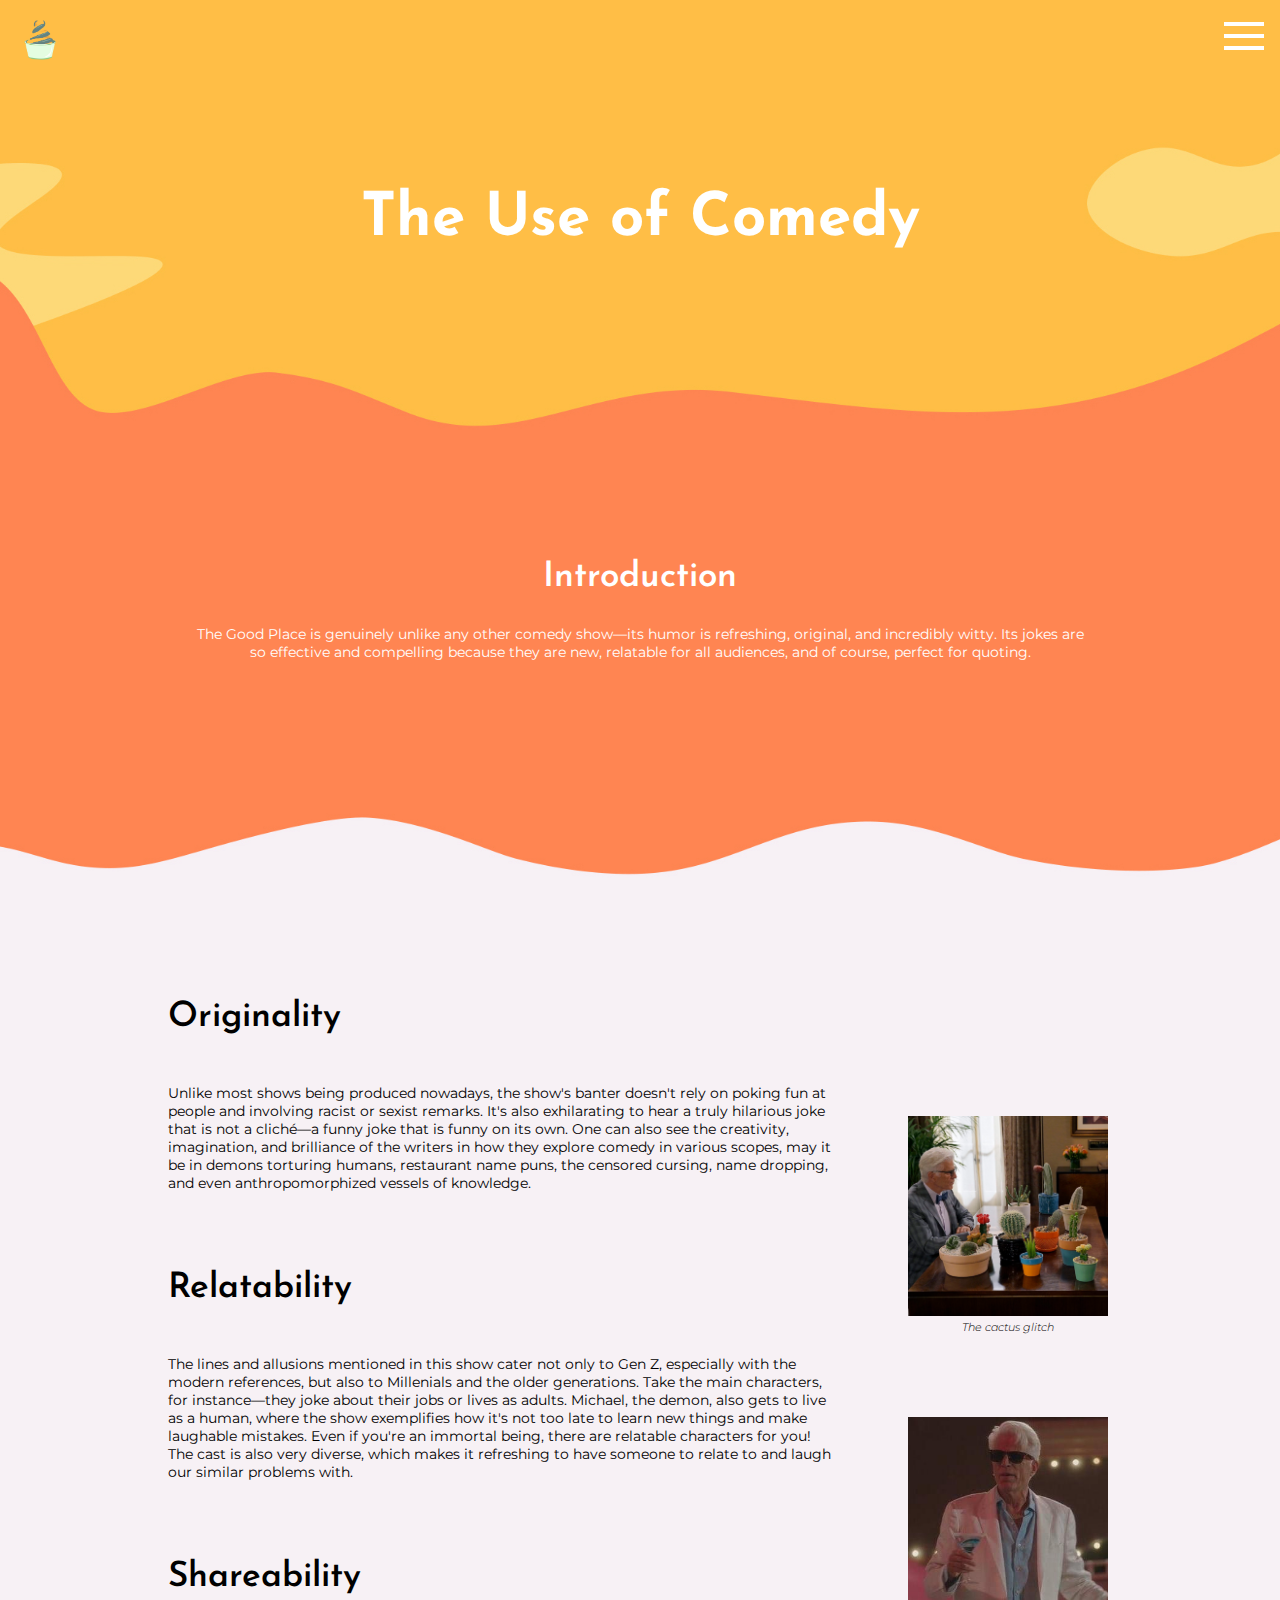
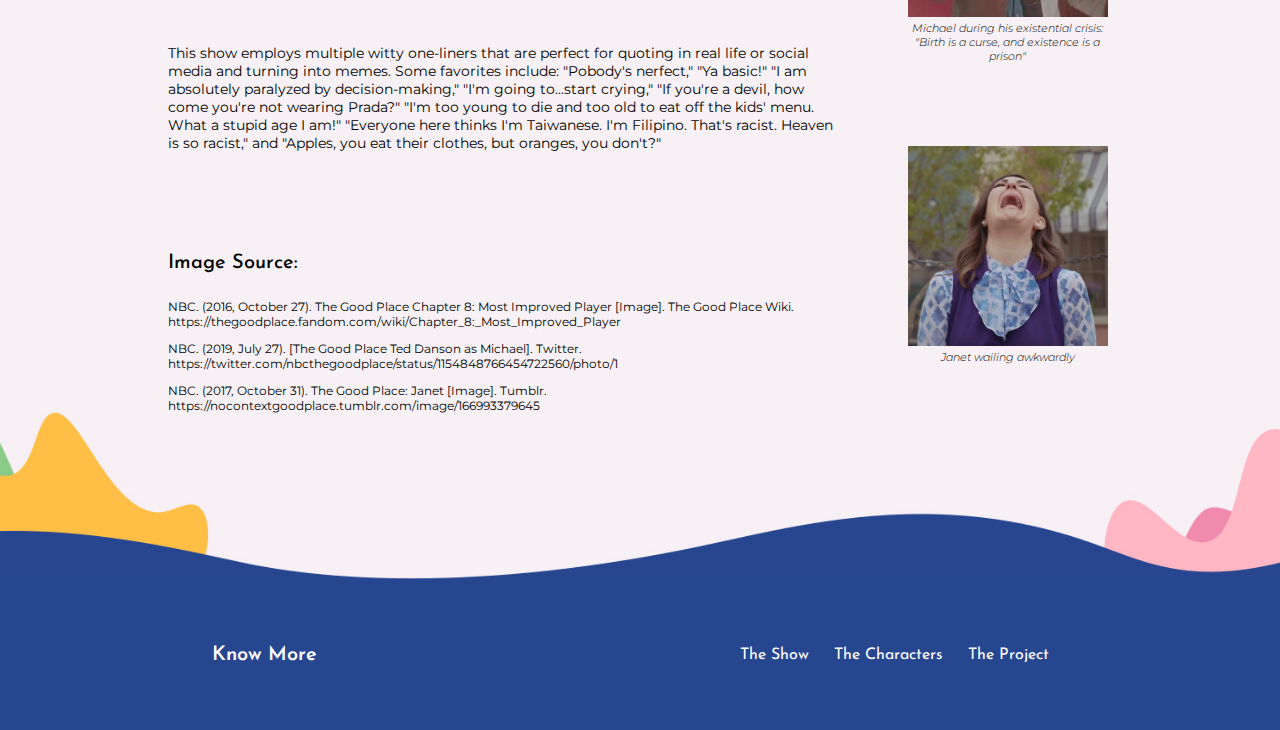
==== htdocs/comedy.html @ 69449583 "Add files via upload" ====
<!DOCTYPE html>
<html>
	<head>
		<title>The Use of Comedy</title>

		<meta charset="UTF-8">
		<meta name="author" content="Corinne Llantero">
		<meta name="keywords" content="The Good Place, Show Analysis, Comedy">
		<meta name="revised" content="28-12-2021">

  	<link rel="stylesheet" href="../css/styles_subpage.css" type="text/css">
		<link rel="stylesheet" href="../css/menu.css" type="text/css">
    <link href="https://fonts.googleapis.com/css2?family=Josefin+Sans:wght@300;400;500;700&family=Montserrat&display=swap" rel="stylesheet">
		<link rel="icon" href="images/icon.ico?v1" type="image/x-icon"/>
	</head>

  <body>
		<!-- header and title -->
		<div class="header-title">
	    <header>
	      <a href="../index.html"><img class="logo" src="../images/logo.png" alt="Website logo"></a>

				<div class="nav-wrap">
					<input type="checkbox" class="toggler">
					<div class="hamburger"><div></div></div>
					<nav>
						<div>
							<div>
								<ul>
									<li><a href="../index.html">Home</a></li>
									<li><a href="comedy.html">The Use of Comedy</a></li>
									<li><a href="ethics.html">The Use of Ethics</a></li>
									<li><a href="storytelling.html">The Use of Storytelling</a></li>
									<li><a href="project.html">Know More: The Project</a></li>
								</ul>
							</div>
						</div>
					</nav>
				</div>
	    </header>

	    <div class="title">
	      <h1>The Use of Comedy</h1>
	    </div>
		</div>

		<!-- introduction to page -->
    <div class="intro">
			<div class="intro-text">
	      <h3>Introduction</h3>
	      <p>The Good Place is genuinely unlike any other comedy show—its humor is refreshing, original, and incredibly witty. Its jokes are so effective and compelling because they are new, relatable for all audiences, and of course, perfect for quoting.</p>
			</div>
		</div>

		<!-- information section -->
		<section>
	    <article>
	      <div class="section-paragraph">
	        <h3>Originality</h3>
	        <p>Unlike most shows being produced nowadays, the show's banter doesn't rely on poking fun at people and involving racist or sexist remarks. It's also exhilarating to hear a truly hilarious joke that is not a cliché—a funny joke that is funny on its own. One can also see the creativity, imagination, and brilliance of the writers in how they explore comedy in various scopes, may it be in demons torturing humans, restaurant name puns, the censored cursing, name dropping, and even anthropomorphized vessels of knowledge.</p>
	        <h3>Relatability</h3>
	        <p>The lines and allusions mentioned in this show cater not only to Gen Z, especially with the modern references, but also to Millenials and the older generations. Take the main characters, for instance—they joke about their jobs or lives as adults. Michael, the demon, also gets to live as a human, where the show exemplifies how it's not too late to learn new things and make laughable mistakes. Even if you're an immortal being, there are relatable characters for you! The cast is also very diverse, which makes it refreshing to have someone to relate to and laugh our similar problems with. </p>
	        <h3>Shareability</h3>
	        <p>This show employs multiple witty one-liners that are perfect for quoting in real life or social media and turning into memes. Some favorites include: "Pobody's nerfect," "Ya basic!" "I am absolutely paralyzed by decision-making," "I'm going to...start crying," "If you're a devil, how come you're not wearing Prada?" "I'm too young to die and too old to eat off the kids' menu. What a stupid age I am!" "Everyone here thinks I'm Taiwanese. I'm Filipino. That's racist. Heaven is so racist," and "Apples, you eat their clothes, but oranges, you don't?"</p>

					<div class="resources">
						<h4>Image Source:</h4>
						<p>NBC. (2016, October 27). The Good Place Chapter 8: Most Improved Player [Image]. The Good Place Wiki. https://thegoodplace.fandom.com/wiki/Chapter_8:_Most_Improved_Player</p>
						<p>NBC. (2019, July 27). [The Good Place Ted Danson as Michael]. Twitter. https://twitter.com/nbcthegoodplace/status/1154848766454722560/photo/1</p>
						<p>NBC. (2017, October 31). The Good Place: Janet [Image]. Tumblr. https://nocontextgoodplace.tumblr.com/image/166993379645</p>
					</div>
				</div>

	      <aside>
	        <figure>
	          <img src="../images/sub-comedy1.jpg" alt="The cactus glitch">
	          <figcaption>The cactus glitch</figcaption>
	        </figure>
					<figure>
	          <img src="../images/sub-comedy2.jpg" alt="Michael during his existential crisis">
	          <figcaption>Michael during his existential crisis: "Birth is a curse, and existence is a prison"</figcaption>
	        </figure>
	        <figure>
	          <img src="../images/sub-comedy3.jpg" alt="Janet wailing awkwardly">
	          <figcaption>Janet wailing awkwardly</figcaption>
	        </figure>
	      </aside>
	    </article>
		</section>

		<!-- footer -->
    <footer>
      <h3>Know More</h3>
      <div class="links">
        <a href="https://thegoodplace.fandom.com/wiki/The_Good_Place">The Show</a>
        <a href="https://thegoodplace.fandom.com/wiki/Category:Characters">The Characters</a>
        <a href="project.html">The Project</a>
      </div>
    </footer>
	</body>
</html>
---- css/styles_subpage.css ----
/* ============
  global styles
  ============= */

body {
  margin: 0;
}

h1, h3, h4 {
  font-family: 'Josefin Sans', sans-serif;
}

p, figcaption {
  font-family: 'Montserrat', sans-serif;
  font-size: 14px;
}

a {
  text-decoration: none;
  color: inherit;
}

/* ============
  header and title
  ============= */

.header-title {
  background-image: url("../images/sub-title-bg.jpg");
  background-repeat: no-repeat;
  background-size: cover;
  background-position: center;
}

header {
  height: 80px;
}

.logo {
  width: 40px;
  border-radius: 21px;
  padding: 20px;
}

.title {
  margin: 0;
  height: 350px;
}

.title h1 {
  height: 80%;
  margin: auto;
  display: flex;
  justify-content: center;
  text-align: center;
  align-items: center;
  color: white;
  font-weight: 700;
  font-size: 60px;
  transform: translateY(0px);
  animation: float 3s ease-in-out infinite;
}

@keyframes float {
  0%{
    transform: translateY(0px);
  }

  50%{
    transform: translateY(-12px);
  }

  100%{
    transform: translateY(0px);
  }
}

/* ============
  introduction
  ============= */

.intro {
  height: 450px;
  background-image: url("../images/sub-intro-bg.jpg");
  background-repeat: no-repeat;
  background-size: cover;
  background-position: center;
  display: flex;
  flex-direction: column;
  align-items: center;
  justify-content: center;
}

.intro-text {
  width: 70%;
  height: 60%;
  margin: auto;
  padding-top: 20px;
  text-align: center;
}

.intro h3, .intro p {
  margin: 0;
  padding-bottom: 30px;
  color: white;
}

.intro h3, article h3 {
  font-size: 35px;
  font-weight: 600;
  padding-top: 30px;
}

/* ============
  information section
  ============= */

section {
  height: 1300px;
  background-image: url("../images/sub-info-bg.jpg");
  background-repeat: no-repeat;
  background-size: cover;
  background-position: center;
  display: flex;
}

article {
  margin: auto;
  width: 80%;
  display: flex;
  flex-direction: row;
  align-items: center;
  padding-bottom: 100px;
  height: 70%;
}

article h4 {
  font-size: 20px;
  font-weight: 500;
  padding-top: 60px;
}

.resources p {
  font-size: 12px;
  margin-top: 10px;
}

.section-paragraph {
  width: 65%;
  display: flex;
  flex-direction: column;
  padding-left: 40px;
}

aside {
  margin: auto;
  padding: 60px 0 0 30px;
  height: 100%;
  display: flex;
  flex-direction: column;
  justify-content: space-between;
}

figure {
  width: 200px;
  padding: 15px 0;
  text-align: center;
}

figure img {
  width: 200px;
  height: 200px;
  object-fit: cover;
}

figcaption {
  margin: 0;
  text-align: center;
  font-size: 11px;
  font-weight: 300;
  font-style: italic;
}

/* ============
  footer
  ============= */

footer {
  height: 150px;
  background: #274690;

  display: flex;
  flex-direction: row;
  justify-content: space-around;
  align-items: center;
  color: white;
}

footer h3 {
  font-weight: 600;
  font-size: 20px;
}

.links {
  font-family: 'Josefin Sans', sans-serif;
  align-items: space-around;
}

.links a {
  padding-right: 20px;
  font-weight: 400;
  font-size: 16px;
}

.links a:hover {
  color: #6DB966;
  text-decoration: underline;
}
---- css/menu.css ----
.nav-wrap {
  position: fixed;
  top: 0;
  right: 0;
  z-index: 1;
}

.nav-wrap .toggler {
  position: absolute;
  top: 0;
  right: 0;
  z-index: 2;
  cursor: pointer;
  width: 50px;
  height: 50px;
  opacity: 0;
}

.nav-wrap .hamburger {
  position: absolute;
  top: 0;
  right: 0;
  z-index: 1;
  width: 40px;
  height: 40px;
  padding: 1rem;
  display: flex;
  align-items: center;
  justify-content: center;
}

.nav-wrap .hamburger > div {
  position: relative;
  width: 100%;
  height: 4px;
  background-color: white;
  display: flex;
  align-items: center;
  justify-content: center;
  transition: all 0.4s ease;
}

/* ============
  Top and bottom lines for hamburger icon
  ============= */

.nav-wrap .hamburger > div:before, .nav-wrap .hamburger > div:after {
  content:'';
  position: absolute;
  z-index: 1;
  top: -12px;
  width: 100%;
  height: 4px;
  background: inherit;
}

.nav-wrap .hamburger > div:after {
  top: 12px;
}

/* ============
  Toggler animation
  ============= */

.nav-wrap .toggler:checked + .hamburger > div {
  transform: rotate(135deg);
}

.nav-wrap .toggler:checked + .hamburger > div:before, .nav-wrap .toggler:checked + .hamburger > div:after {
  top: 0;
  transform: rotate(90deg);
}
.nav-wrap .toggler:checked:hover + .hamburger > div {
  transform: rotate(225deg);
}

/* ============
  Showing menu
  ============= */

.nav-wrap .toggler:checked ~ nav {
  visibility: visible;
}

.nav-wrap .toggler:checked ~ nav > div {
  transform: scale(1, 1);
  transition-duration: 0.4s;
}

.nav-wrap .toggler:checked ~ nav > div > div {
  opacity: 1;
  transition: opacity 1.5s ease;
}

.nav-wrap nav {
  position: fixed;
  top: 0;
  left: 0;
  width: 100%;
  height: 100%;
  visibility: hidden;
  overflow: hidden;
  display: flex;
  align-items: center;
  justify-content: center;
}

.nav-wrap nav > div {
  background: #8ACB88;
  width: 200vw;
  height: 100vh;
  display: flex;
  flex: none;
  align-items: center;
  justify-content: center;
  transform: scale(1, 0);
  transform-origin: top;
  transition: all 0.4s ease;
}

.nav-wrap nav > div > div {
  text-align: center;
  max-width: 90vw;
  max-height: 100vh;
  opacity: 0;
  transition: opacity 0.4s ease;
}

.nav-wrap nav > div > div > ul > li {
  list-style: none;
  font-size: 30px;
  font-weight: 600;
  padding: 30px;
  text-transform: uppercase;
  text-decoration: none;
  color: white;
  font-family: 'Josefin Sans', sans-serif;
}

.nav-wrap nav > div > div > ul > li > a {
  transition: color 1s ease;
}

.nav-wrap nav > div > div > ul > li > a:hover {
  color: black;
}
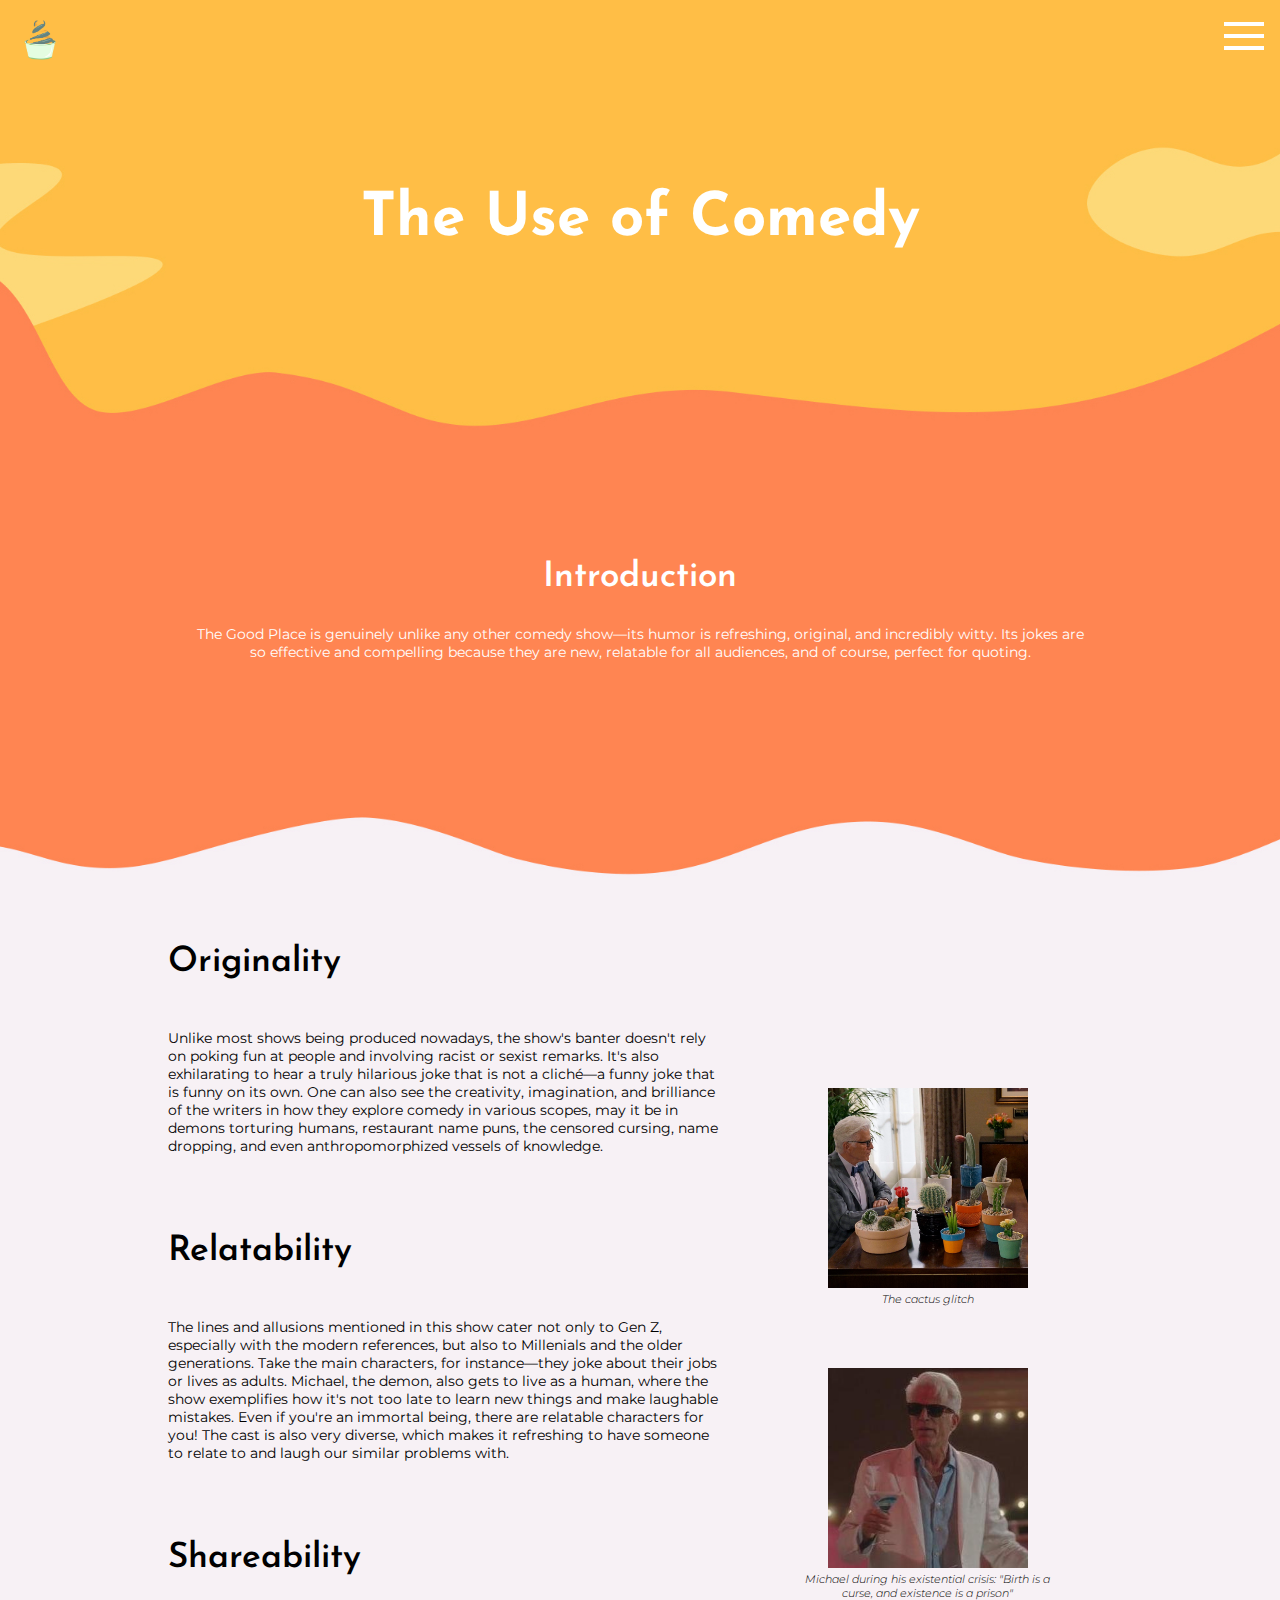
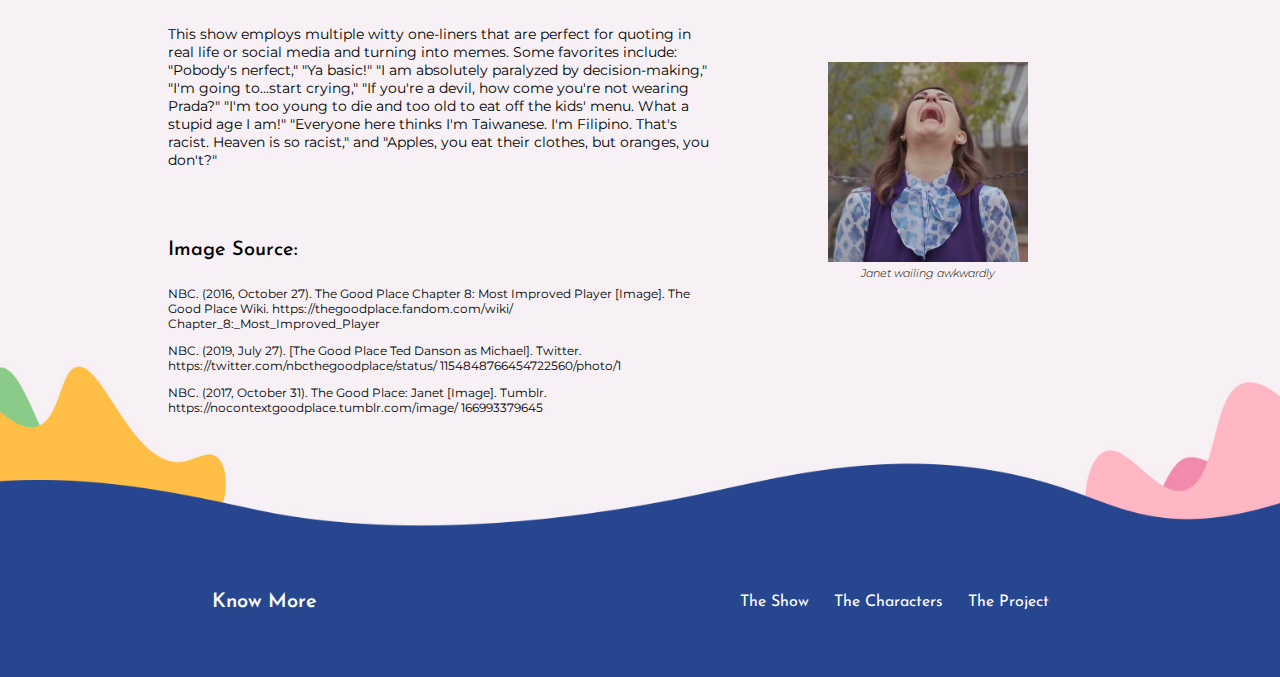
==== commit 63b16cd0: "Add files via upload" ====
--- a/htdocs/comedy.html
+++ b/htdocs/comedy.html
@@ -6,7 +6,7 @@
 		<meta charset="UTF-8">
 		<meta name="author" content="Corinne Llantero">
 		<meta name="keywords" content="The Good Place, Show Analysis, Comedy">
-		<meta name="revised" content="28-12-2021">
+		<meta name="revised" content="21-1-2022">
 
   	<link rel="stylesheet" href="../css/styles_subpage.css" type="text/css">
 		<link rel="stylesheet" href="../css/menu.css" type="text/css">
@@ -65,9 +65,9 @@
 
 					<div class="resources">
 						<h4>Image Source:</h4>
-						<p>NBC. (2016, October 27). The Good Place Chapter 8: Most Improved Player [Image]. The Good Place Wiki. https://thegoodplace.fandom.com/wiki/Chapter_8:_Most_Improved_Player</p>
-						<p>NBC. (2019, July 27). [The Good Place Ted Danson as Michael]. Twitter. https://twitter.com/nbcthegoodplace/status/1154848766454722560/photo/1</p>
-						<p>NBC. (2017, October 31). The Good Place: Janet [Image]. Tumblr. https://nocontextgoodplace.tumblr.com/image/166993379645</p>
+						<p>NBC. (2016, October 27). The Good Place Chapter 8: Most Improved Player [Image]. The Good Place Wiki. https://thegoodplace.fandom.com/wiki/ Chapter_8:_Most_Improved_Player</p>
+						<p>NBC. (2019, July 27). [The Good Place Ted Danson as Michael]. Twitter. https://twitter.com/nbcthegoodplace/status/ 1154848766454722560/photo/1</p>
+						<p>NBC. (2017, October 31). The Good Place: Janet [Image]. Tumblr. https://nocontextgoodplace.tumblr.com/image/ 166993379645</p>
 					</div>
 				</div>
 
--- a/css/styles_subpage.css
+++ b/css/styles_subpage.css
@@ -115,7 +115,6 @@
   ============= */
 
 section {
-  height: 1300px;
   background-image: url("../images/sub-info-bg.jpg");
   background-repeat: no-repeat;
   background-size: cover;
@@ -136,7 +135,7 @@
 article h4 {
   font-size: 20px;
   font-weight: 500;
-  padding-top: 60px;
+  padding-top: 30px;
 }
 
 .resources p {
@@ -153,7 +152,7 @@
 
 aside {
   margin: auto;
-  padding: 60px 0 0 30px;
+  padding: 60px 0 0 2%;
   height: 100%;
   display: flex;
   flex-direction: column;
@@ -161,13 +160,15 @@
 }
 
 figure {
-  width: 200px;
-  padding: 15px 0;
+  width: 60%;
+  padding: 15px 6%;
   text-align: center;
 }
 
 figure img {
-  width: 200px;
+  width: 100%;
+  max-width: 200px;
+  min-width: 60px;
   height: 200px;
   object-fit: cover;
 }
